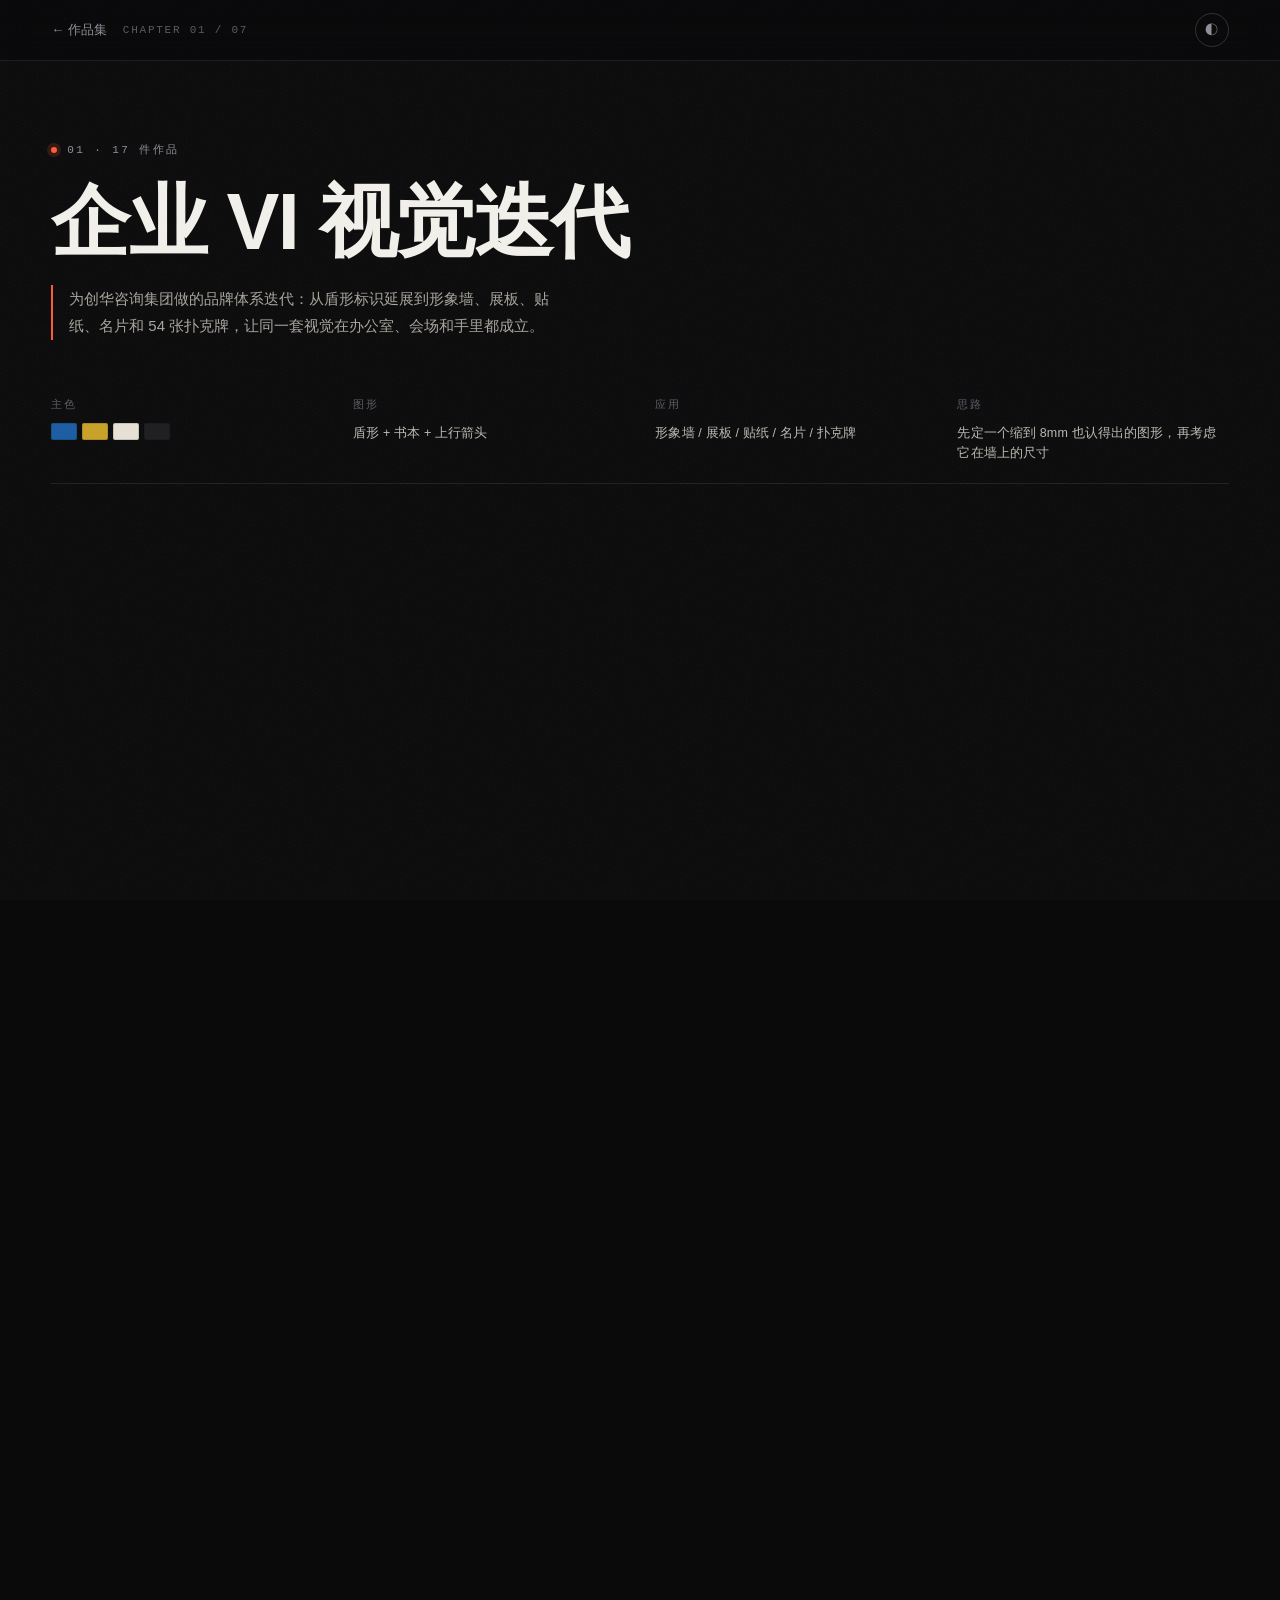
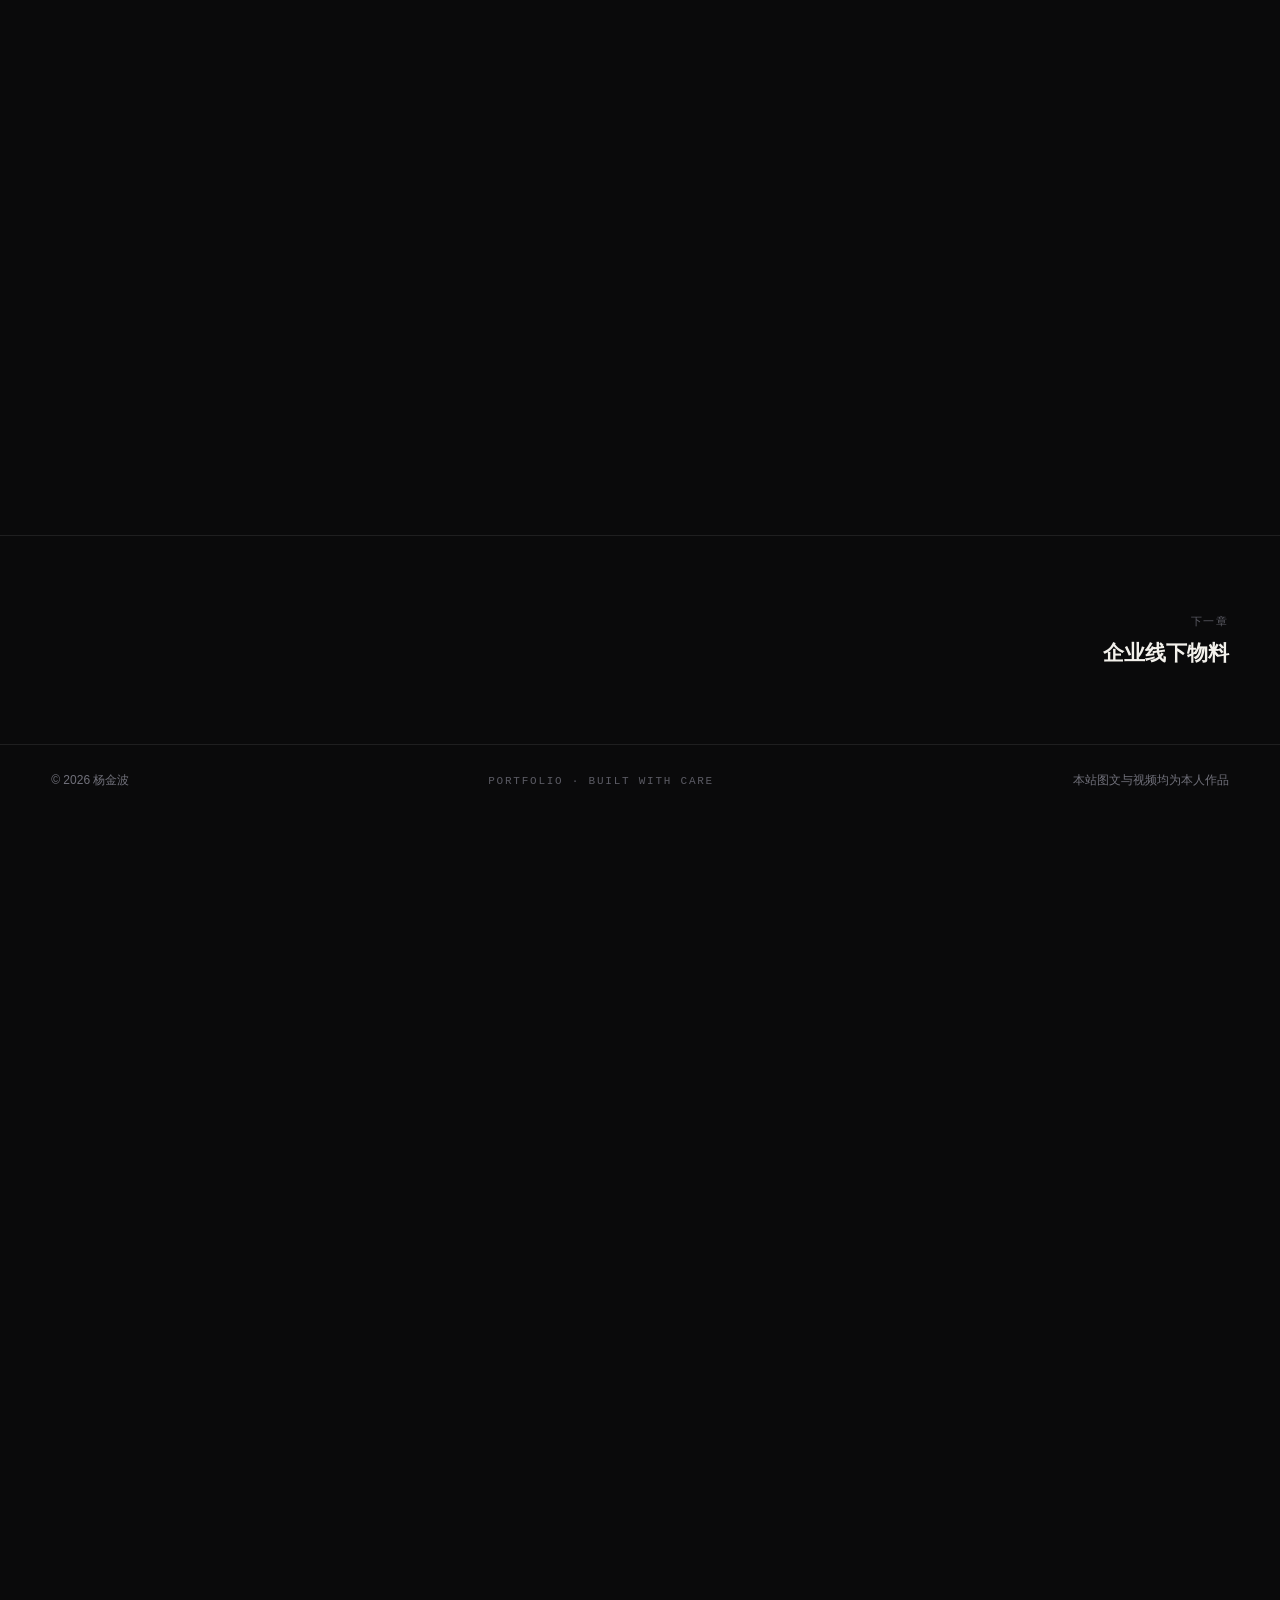
==== chapter-vi.html @ a2f45023 "Add portfolio site" ====
<!doctype html>
<html lang="zh-CN">
<head>
<meta charset="utf-8">
<meta name="viewport" content="width=device-width, initial-scale=1">
<title>企业 VI 视觉迭代 · 杨金波作品集</title>
<meta name="description" content="为创华咨询集团做的品牌体系迭代：从盾形标识延展到形象墙、展板、贴纸、名片和 54 张扑克牌，让同一套视觉在办公室、会场和手里都成立。">
<meta name="theme-color" content="#0a0a0b">
<link rel="stylesheet" href="styles.css?v=9">
</head>
<body>

<div class="grain" aria-hidden="true"></div>

<header class="chbar">
  <a class="chbar-back" href="index.html"><span aria-hidden="true">←</span> 作品集</a>
  <span class="mono chbar-c">Chapter 01 / 07</span>
  <button class="theme-toggle" id="themeToggle" type="button" aria-label="切换深色 / 浅色" aria-pressed="false"><span>◐</span></button>
</header>

<main>
  <section class="chintro" id="ch-vi" data-section="vi">
    <p class="eyebrow"><span class="dot"></span>01 · 17 件作品</p>
    <h1>企业 VI 视觉迭代</h1>
    <p class="chapter-note">为创华咨询集团做的品牌体系迭代：从盾形标识延展到形象墙、展板、贴纸、名片和 54 张扑克牌，让同一套视觉在办公室、会场和手里都成立。</p>

    <div class="spec">
      <div class="spec-cell"><span class="mono">主色</span><span class="swatches"><i style="background:#1A5CA2"></i><i style="background:#C9A227"></i><i style="background:#E8E2D6"></i><i style="background:#1C1C1E"></i></span></div>
      <div class="spec-cell"><span class="mono">图形</span><b>盾形 + 书本 + 上行箭头</b></div>
      <div class="spec-cell"><span class="mono">应用</span><b>形象墙 / 展板 / 贴纸 / 名片 / 扑克牌</b></div>
      <div class="spec-cell"><span class="mono">思路</span><b>先定一个缩到 8mm 也认得出的图形，再考虑它在墙上的尺寸</b></div>
    </div>

    <div class="grid grid--detail" data-grid></div>
  </section>

  <nav class="chnav">
    <span></span>
    <a class="chnav-item next" href="chapter-xl.html"><span class="mono">下一章</span><b>企业线下物料</b></a>
  </nav>
</main>

<footer class="site-foot">
  <span>© 2026 杨金波</span>
  <span class="mono">Portfolio · Built with care</span>
  <span>本站图文与视频均为本人作品</span>
</footer>

<div class="lightbox" id="lightbox" hidden>
  <div class="lb-bar">
    <span class="lb-index mono" id="lbIndex"></span>
    <span class="lb-title" id="lbTitle"></span>
    <button class="lb-close" id="lbClose" aria-label="关闭">✕</button>
  </div>
  <button class="lb-nav prev" id="lbPrev" aria-label="上一张">←</button>
  <button class="lb-nav next" id="lbNext" aria-label="下一张">→</button>
  <div class="lb-stage" id="lbStage"></div>
  <p class="lb-desc" id="lbDesc"></p>
</div>

<script src="data.js"></script>
<script src="app.js"></script>
</body>
</html>
---- styles.css ----
/* ============================================================
   Yang Jinbo — Portfolio 2026
   dark gallery / editorial
   ============================================================ */

:root{
  --bg:#0a0a0b;
  --bg-2:#0f0f11;
  --card:#141417;
  --line:rgba(255,255,255,.085);
  --line-2:rgba(255,255,255,.16);
  --fg:#f3f1ec;
  --muted:#8f8f98;
  --dim:#5b5b64;
  --accent:#ff5a36;
  --bar-bg:rgba(10,10,11,.78);
  --glow:rgba(255,90,54,.10);
  --btn-bg:#f3f1ec;
  --btn-fg:#0a0a0b;
  --btn-hover:#ffffff;
  --lb-bg:rgba(6,6,7,.97);
  --tag-bg:rgba(10,10,11,.72);
  --shade:rgba(0,0,0,.45);
  --maxw:1360px;
  --pad:clamp(20px,4vw,56px);
  --sans:"Helvetica Neue",Inter,-apple-system,BlinkMacSystemFont,"PingFang SC","Hiragino Sans GB","Microsoft YaHei",sans-serif;
  --mono:ui-monospace,"SF Mono",SFMono-Regular,Menlo,Consolas,"Liberation Mono",monospace;
}

/* light paper theme */
body.light{
  --bg:#f2efe9;
  --bg-2:#e9e5dd;
  --card:#e8e3da;
  --fg:#141312;
  --muted:#5f5c56;
  --dim:#8a867e;
  --line:rgba(0,0,0,.10);
  --line-2:rgba(0,0,0,.22);
  --accent:#c8391f;
  --bar-bg:rgba(242,239,233,.86);
  --glow:rgba(200,57,31,.08);
  --btn-bg:#141312;
  --btn-fg:#f2efe9;
  --btn-hover:#2b2723;
  --lb-bg:rgba(248,246,242,.97);
  --tag-bg:rgba(255,255,255,.85);
  --shade:rgba(0,0,0,.18);
}

*,*::before,*::after{box-sizing:border-box}
html{scroll-behavior:smooth;scroll-padding-top:76px;-webkit-text-size-adjust:100%}
@media (prefers-reduced-motion:reduce){
  html{scroll-behavior:auto}
  *{animation:none!important;transition:none!important}
}

body{
  margin:0;
  background:var(--bg);
  color:var(--fg);
  font-family:var(--sans);
  font-size:16px;
  line-height:1.65;
  -webkit-font-smoothing:antialiased;
  text-rendering:optimizeLegibility;
  overflow-x:clip;
}

img{display:block;max-width:100%}
a{color:inherit;text-decoration:none}
button{font:inherit;color:inherit;background:none;border:0;cursor:pointer}
.mono{font-family:var(--mono);font-size:11px;letter-spacing:.16em;text-transform:uppercase;color:var(--dim)}

/* film grain */
.grain{
  position:fixed;inset:0;z-index:5;pointer-events:none;opacity:.05;
  background-image:url("data:image/svg+xml,%3Csvg xmlns='http://www.w3.org/2000/svg' width='140' height='140'%3E%3Cfilter id='n'%3E%3CfeTurbulence type='fractalNoise' baseFrequency='.9' numOctaves='2' stitchTiles='stitch'/%3E%3C/filter%3E%3Crect width='100%25' height='100%25' filter='url(%23n)'/%3E%3C/svg%3E");
}

/* scroll progress */
.progress{position:fixed;top:0;left:0;right:0;height:2px;z-index:70;background:transparent}
.progress i{display:block;height:100%;width:0;background:var(--accent);transform-origin:0 50%}

/* ---------------- top bar ---------------- */
.topbar{
  position:fixed;top:0;left:0;right:0;z-index:60;
  display:flex;align-items:center;justify-content:space-between;gap:24px;
  padding:16px var(--pad);
  border-bottom:1px solid transparent;
  transition:background .35s ease,border-color .35s ease,backdrop-filter .35s ease;
}
.topbar.solid{
  background:var(--bar-bg);
  backdrop-filter:saturate(140%) blur(14px);
  -webkit-backdrop-filter:saturate(140%) blur(14px);
  border-bottom-color:var(--line);
}
.brand{display:flex;align-items:baseline;gap:10px;flex:none}
.brand-cn{font-weight:700;font-size:15px;letter-spacing:.02em}
.brand-en{font-family:var(--mono);font-size:10px;letter-spacing:.14em;text-transform:uppercase;color:var(--dim)}

.chapters{display:flex;align-items:center;gap:26px;overflow-x:auto;scrollbar-width:none}
.chapters::-webkit-scrollbar{display:none}
.chapters a{
  display:flex;align-items:center;gap:7px;white-space:nowrap;
  font-size:13px;color:var(--muted);padding:4px 0;
  border-bottom:1px solid transparent;transition:color .25s,border-color .25s;
}
.chapters a i{font-family:var(--mono);font-size:10px;font-style:normal;color:var(--dim);letter-spacing:.1em}
.chapters a:hover{color:var(--fg)}
.chapters a.active{color:var(--fg);border-bottom-color:var(--accent)}
.chapters a.active i{color:var(--accent)}
.topbar-cta{
  flex:none;font-size:12px;letter-spacing:.04em;
  padding:8px 16px;border:1px solid var(--line-2);border-radius:100px;
  transition:background .25s,color .25s,border-color .25s;
}
.topbar-cta:hover{background:var(--fg);color:var(--bg);border-color:var(--fg)}

/* ---------------- hero ---------------- */
.hero{
  position:relative;min-height:100svh;
  display:flex;flex-direction:column;justify-content:flex-end;
  padding:0 var(--pad) 36px;overflow:hidden;
}
.hero-glow{
  position:absolute;inset:0;pointer-events:none;
  background:
    radial-gradient(52% 46% at 74% 46%,rgba(255,90,54,.10) 0%,rgba(255,90,54,0) 62%),
    radial-gradient(70% 60% at 8% 96%,rgba(50,70,140,.13) 0%,rgba(0,0,0,0) 64%);
}
.hero-visual{
  position:absolute;right:calc(var(--pad) + 1.5vw);bottom:17vh;z-index:1;
  display:flex;align-items:flex-end;gap:clamp(8px,1.2vw,18px);
  opacity:0;animation:heroIn 1.4s cubic-bezier(.22,1,.36,1) .15s forwards;
}
.hero-visual figure{margin:0;position:relative;transition:transform .7s cubic-bezier(.22,1,.36,1)}
.hero-visual img{
  display:block;height:auto;border:1px solid var(--line-2);
  box-shadow:0 36px 80px rgba(0,0,0,.62),0 4px 16px rgba(0,0,0,.5);
  filter:saturate(.92) brightness(.92);
}
.hero-visual figure:nth-child(1) img{width:clamp(96px,10vw,164px)}
.hero-visual figure:nth-child(2) img{width:clamp(132px,13.4vw,224px)}
.hero-visual figure:nth-child(3) img{width:clamp(104px,10.6vw,176px)}
.hero-visual figure:nth-child(1){transform:rotate(-4.5deg) translateY(-14px)}
.hero-visual figure:nth-child(2){z-index:2}
.hero-visual figure:nth-child(3){transform:rotate(3.5deg) translateY(-8px)}
.hero-visual figure:nth-child(1):hover{transform:rotate(-4.5deg) translateY(-22px)}
.hero-visual figure:nth-child(2):hover{transform:translateY(-8px)}
.hero-visual figure:nth-child(3):hover{transform:rotate(3.5deg) translateY(-16px)}
@keyframes heroIn{from{opacity:0;transform:translateY(30px)}to{opacity:1;transform:none}}
.hero-inner{position:relative;z-index:2;max-width:var(--maxw);width:100%;margin:0 auto;padding-bottom:4vh}
.eyebrow{
  display:flex;align-items:center;gap:10px;margin:0 0 22px;
  font-family:var(--mono);font-size:11px;letter-spacing:.22em;text-transform:uppercase;color:var(--muted);
}
.eyebrow .dot{width:6px;height:6px;border-radius:50%;background:var(--accent);box-shadow:0 0 0 4px rgba(255,90,54,.16)}

.hero h1{
  margin:0 0 26px;
  font-size:clamp(72px,15.5vw,220px);
  line-height:.86;font-weight:800;letter-spacing:.01em;
  text-shadow:0 20px 80px rgba(0,0,0,.6);
}
.lede{
  margin:0 0 34px;max-width:34ch;
  font-size:clamp(15px,1.5vw,19px);line-height:1.75;color:#d7d4cd;
}
.hero-actions{display:flex;gap:12px;flex-wrap:wrap}
.btn{
  display:inline-flex;align-items:center;gap:10px;
  padding:13px 26px;border-radius:100px;
  background:var(--btn-bg);color:var(--btn-fg);font-size:14px;font-weight:600;letter-spacing:.02em;
  transition:transform .25s ease,background .25s ease,color .25s ease;
}
.btn:hover{transform:translateY(-2px);background:var(--btn-hover)}
.btn.ghost{background:transparent;color:var(--fg);border:1px solid var(--line-2)}
.btn.ghost:hover{background:rgba(255,255,255,.06);transform:translateY(-2px)}

.hero-foot{
  position:relative;z-index:2;max-width:var(--maxw);width:100%;margin:0 auto;
  display:flex;align-items:center;justify-content:space-between;
  padding-top:22px;border-top:1px solid var(--line);
}
.scroll-hint{position:relative;padding-left:18px}
.scroll-hint::before{
  content:"";position:absolute;left:0;top:50%;width:10px;height:1px;background:var(--accent);
  animation:pulse 2.4s ease-in-out infinite;
}
@keyframes pulse{0%,100%{opacity:.25;transform:scaleX(.4)}50%{opacity:1;transform:scaleX(1)}}

/* ---------------- stats ---------------- */
.stats{
  max-width:var(--maxw);margin:0 auto;padding:clamp(40px,6vw,76px) var(--pad);
  display:grid;grid-template-columns:repeat(2,minmax(0,300px));
  gap:clamp(16px,3vw,40px);
  border-bottom:1px solid var(--line);
}
.stat{display:flex;flex-direction:column;gap:6px;padding-left:18px;border-left:1px solid var(--line)}
.stat b{font-size:clamp(34px,4.4vw,56px);font-weight:700;line-height:1;letter-spacing:-.02em}
.stat b span{color:var(--accent);font-size:.55em;vertical-align:super;margin-left:2px}
.stat em{font-style:normal;font-family:var(--mono);font-size:11px;letter-spacing:.16em;color:var(--muted);text-transform:uppercase}

/* ---------------- chapters ---------------- */
.chapter{max-width:var(--maxw);margin:0 auto;padding:clamp(64px,9vw,130px) var(--pad) 0}
.chapter-head{
  display:grid;grid-template-columns:auto 1fr auto;gap:clamp(16px,3vw,44px);
  align-items:start;padding-bottom:clamp(20px,2.6vw,32px);border-bottom:1px solid var(--line);
  margin-bottom:clamp(24px,3.2vw,38px);
}
.num{
  font-family:var(--mono);font-size:12px;letter-spacing:.1em;color:var(--accent);
  padding-top:.9em;
}
.chapter-title h2{
  margin:0 0 12px;font-size:clamp(30px,4.6vw,60px);line-height:1;font-weight:700;letter-spacing:-.01em;
}
.chapter-title p{margin:0;max-width:56ch;color:var(--muted);font-size:15px;line-height:1.75}
.count{font-family:var(--mono);font-size:11px;letter-spacing:.14em;color:var(--dim);padding-top:1.1em;white-space:nowrap}
.chapter-meta{display:flex;flex-direction:column;align-items:flex-end;gap:8px;padding-top:1.05em}
.chapter-meta .count{padding-top:0}
.ch-more{font-size:12px;color:var(--muted);white-space:nowrap;transition:color .25s}
.ch-more:hover{color:var(--accent)}
.chapter-title h2 a{transition:color .25s}
.chapter-title h2 a:hover{color:var(--accent)}

.grid{
  columns:4;
  column-gap:clamp(12px,1.5vw,20px);
}
.card{break-inside:avoid;margin:0 0 clamp(14px,1.7vw,22px)}
#ct .grid{columns:3}
#vi .grid{columns:4}


/* ---------------- atlas (system map) ---------------- */
.atlas{max-width:var(--maxw);margin:0 auto;padding:clamp(56px,8vw,110px) var(--pad) 0}
.atlas-head{max-width:860px}
.atlas-head h2{
  margin:0 0 20px;font-size:clamp(34px,5.2vw,70px);line-height:1.04;
  font-weight:700;letter-spacing:-.02em;
}
.atlas-sub{margin:0 0 clamp(30px,4.6vw,52px);max-width:52ch;color:var(--muted);font-size:15px;line-height:1.85}
.atlas-grid{
  list-style:none;margin:0;padding:0;
  display:grid;grid-template-columns:repeat(7,1fr);
  border-top:1px solid var(--line);border-left:1px solid var(--line);
}
.atlas-grid li{border-right:1px solid var(--line);border-bottom:1px solid var(--line)}
.atlas-grid a{
  display:flex;flex-direction:column;gap:9px;height:100%;
  padding:20px clamp(12px,1.4vw,18px);
  transition:background .3s ease;
}
.atlas-grid a:hover{background:var(--card)}
.atlas-n{font-family:var(--mono);font-size:10px;letter-spacing:.14em;color:var(--accent)}
.atlas-grid b{font-size:14px;font-weight:600;line-height:1.45}
.atlas-grid em{font-style:normal;font-size:11.5px;line-height:1.6;color:var(--dim)}
.atlas-foot{
  display:flex;flex-wrap:wrap;gap:clamp(24px,5vw,80px);
  padding:clamp(22px,3vw,34px) 0;border-bottom:1px solid var(--line);
}

/* ---------------- chapter detail pages ---------------- */
.chbar{
  position:fixed;top:0;left:0;right:0;z-index:60;
  display:flex;align-items:center;gap:16px;
  padding:13px var(--pad);
  background:var(--bar-bg);border-bottom:1px solid var(--line);
  backdrop-filter:saturate(140%) blur(14px);-webkit-backdrop-filter:saturate(140%) blur(14px);
}
.chbar-back{font-size:13px;color:var(--muted);transition:color .25s}
.chbar-back:hover{color:var(--fg)}
.chbar-c{flex:1;color:var(--dim)!important}

.chintro{max-width:var(--maxw);margin:0 auto;padding:clamp(84px,11vw,150px) var(--pad) 0}
.chintro h1{
  margin:0 0 22px;font-size:clamp(34px,6.2vw,84px);line-height:1.03;
  font-weight:700;letter-spacing:-.02em;
}
.chintro .chapter-note{max-width:62ch;font-size:15px;margin:0 0 clamp(26px,3.4vw,40px)}
.chintro .spec{grid-template-columns:repeat(auto-fit,minmax(180px,1fr));gap:clamp(14px,2.4vw,34px)}

.grid.grid--detail{columns:2;column-gap:clamp(16px,2.4vw,32px)}
.grid--detail .card-media{max-height:none}

.chnav{
  max-width:var(--maxw);margin:0 auto;padding:clamp(44px,6vw,84px) var(--pad);
  display:flex;justify-content:space-between;align-items:flex-start;gap:20px;
  border-top:1px solid var(--line);margin-top:clamp(48px,7vw,96px);
}
.chnav-item{display:flex;flex-direction:column;gap:7px;max-width:46%}
.chnav-item.next{text-align:right;margin-left:auto}
.chnav-item b{font-size:clamp(15px,1.9vw,21px);font-weight:600;line-height:1.4;transition:color .25s}
.chnav-item:hover b{color:var(--accent)}

/* ---------------- spec strip (per chapter) ---------------- */
.spec{
  display:grid;grid-template-columns:1.05fr .9fr 1.25fr;
  gap:clamp(16px,3vw,46px);
  padding:16px 0 20px;border-bottom:1px solid var(--line);
  margin-bottom:clamp(24px,3.4vw,40px);
}
.chapter-note{
  margin:0 0 18px;max-width:64ch;
  padding-left:16px;border-left:2px solid var(--accent);
  font-size:14.5px;line-height:1.85;color:#a9a59d;
}
.spec-cell{display:flex;flex-direction:column;gap:9px;min-width:0}
.spec-cell b{font-size:12.5px;font-weight:500;color:#bdb9b1;letter-spacing:.01em;line-height:1.6}
.swatches{display:flex;gap:5px;align-items:center}
.swatches i{width:26px;height:17px;border-radius:2px;display:block;border:1px solid rgba(0,0,0,.14)}
.swatches--text{gap:12px;flex-wrap:wrap}
.swatches--text b{font-size:12.5px;color:#bdb9b1;font-weight:500}

/* ---------------- feature (chapter lead image) ---------------- */
.feature{margin:0 0 clamp(26px,3.6vw,44px)}
.feature-media{
  position:relative;overflow:hidden;background:var(--card);
  border:1px solid var(--line);cursor:zoom-in;
  display:flex;align-items:center;justify-content:center;
}
.feature-media img{
  width:100%;height:auto;max-height:min(70vh,680px);object-fit:contain;display:block;
  transition:transform .9s cubic-bezier(.22,1,.36,1);
}
.feature-media:hover img{transform:scale(1.012)}
.feature-caption{
  display:flex;align-items:baseline;flex-wrap:wrap;gap:6px 16px;
  padding-top:15px;
}
.feature-caption .mono{color:var(--accent)!important;flex:none}
.feature-caption h3{margin:0;font-size:16px;font-weight:600;letter-spacing:.01em}
.feature-caption p{margin:0;font-size:13px;color:var(--dim);line-height:1.6}

/* card */
.card{position:relative;cursor:zoom-in;opacity:0;transition:opacity .65s ease;content-visibility:auto;contain-intrinsic-size:auto 420px}
.card.in{opacity:1}
.card-media{
  position:relative;overflow:hidden;background:var(--card);
  border:1px solid var(--line);
  max-height:520px;
}
.card-media img{
  width:100%;height:auto;display:block;
  transition:transform .8s cubic-bezier(.22,1,.36,1),filter .5s ease;
  filter:saturate(.97);
}
.card:hover .card-media img{transform:scale(1.045);filter:saturate(1.05)}
.card-media::after{
  content:"";position:absolute;inset:0;
  background:linear-gradient(180deg,transparent 55%,var(--shade) 100%);
  opacity:0;transition:opacity .4s ease;
}
.card:hover .card-media::after{opacity:1}
.card-tag{
  position:absolute;left:10px;bottom:10px;z-index:2;
  font-family:var(--mono);font-size:10px;letter-spacing:.12em;text-transform:uppercase;
  padding:4px 8px;border-radius:2px;
  background:var(--tag-bg);border:1px solid var(--line-2);color:var(--fg);
  opacity:0;transform:translateY(6px);transition:opacity .35s,transform .35s;
  backdrop-filter:blur(6px);
}
.card:hover .card-tag{opacity:1;transform:none}
@media (hover:none){.card-tag{opacity:1;transform:none}}

.card-info{padding:12px 2px 0}
.card-info h3{margin:0 0 4px;font-size:14px;font-weight:600;letter-spacing:.01em;line-height:1.45;overflow:hidden;text-overflow:ellipsis;white-space:nowrap}
.card-info p{margin:0;font-size:12.5px;line-height:1.6;color:#7c7c86;display:-webkit-box;-webkit-line-clamp:2;-webkit-box-orient:vertical;overflow:hidden;min-height:2.9em}

/* video cards */
.video-grid{display:grid;grid-template-columns:1.35fr 1fr;gap:clamp(16px,2.4vw,30px);align-items:start;max-width:1100px}
.video-grid:has(.vcard:only-child){grid-template-columns:1fr;max-width:940px}
.vcard{opacity:0;transition:opacity .65s ease}
.vcard.in{opacity:1}
.vcard-media{
  position:relative;overflow:hidden;background:#000;border:1px solid var(--line);
  aspect-ratio:16/9;cursor:pointer;
}
.vcard.vertical .vcard-media{aspect-ratio:9/16;max-height:min(80vh,760px)}
.vcard-media img{width:100%;height:100%;object-fit:cover;transition:transform .8s cubic-bezier(.22,1,.36,1),filter .4s}
.vcard-media:hover img{transform:scale(1.03)}
.vcard-play{
  position:absolute;inset:0;display:grid;place-items:center;
  background:rgba(0,0,0,.28);transition:background .3s;
}
.vcard-media:hover .vcard-play{background:rgba(0,0,0,.14)}
.vcard-play span{
  width:74px;height:74px;border-radius:50%;border:1px solid rgba(255,255,255,.7);
  display:grid;place-items:center;color:#fff;font-size:17px;padding-left:5px;
  background:rgba(0,0,0,.25);backdrop-filter:blur(4px);
  transition:transform .35s ease,background .35s;
}
.vcard-media:hover .vcard-play span{transform:scale(1.08);background:var(--accent);border-color:var(--accent)}
.vcard-meta{display:flex;align-items:center;gap:10px;margin-top:12px}
.vcard-info{padding:6px 2px 0}
.vcard-info h3{margin:0 0 4px;font-size:16px;font-weight:600}
.vcard-info p{margin:0;font-size:13px;color:var(--dim)}
.vcard .mono{padding-top:12px;display:block}

/* ---------------- about ---------------- */
.about{max-width:var(--maxw);margin:0 auto;padding:clamp(70px,10vw,140px) var(--pad) 0}
.section-head{display:flex;align-items:baseline;gap:18px;padding-bottom:clamp(28px,4vw,44px);border-bottom:1px solid var(--line);margin-bottom:clamp(30px,4vw,50px)}
.section-head h2{margin:0;font-size:clamp(30px,4.6vw,60px);line-height:1;font-weight:700;letter-spacing:-.01em}
.about-grid{display:grid;grid-template-columns:1.05fr 1fr;gap:clamp(30px,6vw,90px);align-items:start}
.about-intro p{margin:0 0 18px;color:#c9c6bf;font-size:15px;line-height:1.85}

.abilities{list-style:none;margin:0 0 8px;padding:0}
.abilities li{padding:0 0 20px;margin-bottom:20px;border-bottom:1px solid var(--line)}
.abilities li:first-child{padding-top:0}
.abilities h3{
  margin:0 0 8px;font-size:15px;font-weight:600;color:var(--fg);
  display:flex;align-items:center;gap:9px;letter-spacing:.01em;
}
.abilities h3::before{content:"";width:5px;height:5px;border-radius:50%;background:var(--accent);flex:none}
.abilities p{margin:0;font-size:14.5px;line-height:1.9;color:#c9c6bf}
.about-lead{font-size:clamp(16px,1.6vw,19px)!important;color:var(--fg)!important;line-height:1.75!important}
.tags{list-style:none;display:flex;flex-wrap:wrap;gap:8px;margin:30px 0 0;padding:0}
.tags li{font-size:12px;letter-spacing:.02em;color:var(--muted);padding:6px 12px;border:1px solid var(--line);border-radius:100px}
.tags li:hover{color:var(--fg);border-color:var(--line-2)}

.about-timeline{border-top:1px solid var(--line)}
.tl-item{padding:22px 0;border-bottom:1px solid var(--line)}
.tl-date{display:block;margin-bottom:8px;color:var(--dim)!important}
.tl-item h3{margin:0 0 8px;font-size:15.5px;font-weight:600;line-height:1.5}
.tl-item h3 em{font-style:normal;color:var(--muted);font-weight:400;font-size:13px;margin-left:6px}
.tl-item p{margin:0;font-size:13.5px;line-height:1.7;color:var(--dim)}

/* ---------------- contact ---------------- */
.contact{
  max-width:var(--maxw);margin:0 auto;padding:clamp(90px,13vw,180px) var(--pad);
  text-align:left;
}
.contact h2{
  margin:0 0 clamp(36px,5vw,60px);
  font-size:clamp(34px,6vw,86px);line-height:1.06;font-weight:700;letter-spacing:-.02em;
}
.contact-links{display:grid;grid-template-columns:repeat(2,minmax(0,1fr));gap:clamp(18px,3vw,40px);max-width:900px}
.big-link{
  display:flex;flex-direction:column;gap:10px;padding:26px 0;
  border-top:1px solid var(--line-2);transition:border-color .3s;
}
.big-link:hover{border-top-color:var(--accent)}
.big-text{font-size:clamp(17px,2.2vw,26px);font-weight:500;letter-spacing:.01em;display:flex;align-items:center;justify-content:space-between;gap:12px}
.big-text::after{content:"↗";font-size:.8em;color:var(--dim);transition:transform .3s,color .3s}
.big-link:hover .big-text::after{transform:translate(3px,-3px);color:var(--accent)}

/* ---------------- footer ---------------- */
.site-foot{
  max-width:var(--maxw);margin:0 auto;padding:26px var(--pad) 40px;
  display:flex;align-items:center;justify-content:space-between;gap:16px;flex-wrap:wrap;
  border-top:1px solid var(--line);
  font-size:12px;color:#71717b;
}

/* ---------------- lightbox ---------------- */
.lightbox{
  position:fixed;inset:0;z-index:100;background:var(--lb-bg);
  display:flex;flex-direction:column;
  opacity:0;transition:opacity .3s ease;
  backdrop-filter:blur(8px);
}
.lightbox[hidden]{display:none}
.lightbox.open{opacity:1}
.lb-bar{
  display:flex;align-items:center;gap:16px;padding:16px clamp(16px,3vw,34px);
  border-bottom:1px solid var(--line);flex:none;
}
.lb-index{color:var(--accent)!important;flex:none}
.lb-title{font-size:14px;color:var(--fg);flex:1;min-width:0;overflow:hidden;text-overflow:ellipsis;white-space:nowrap}
.lb-close{
  width:38px;height:38px;border-radius:50%;border:1px solid var(--line-2);
  display:grid;place-items:center;flex:none;transition:background .25s,transform .25s;
}
.lb-close:hover{background:rgba(255,255,255,.1);transform:rotate(90deg)}
.lb-stage{
  flex:1;overflow:auto;display:flex;align-items:flex-start;justify-content:center;
  padding:clamp(14px,3vw,40px);-webkit-overflow-scrolling:touch;
}
.lb-stage img{max-width:min(100%,1200px);height:auto;margin:0 auto;box-shadow:0 30px 80px rgba(0,0,0,.6)}
.lb-stage video{max-width:min(100%,1100px);max-height:calc(100svh - 200px);height:auto;background:#000}
.lb-desc{margin:0;padding:0 clamp(16px,3vw,34px) 20px;font-size:12.5px;color:var(--dim);text-align:center;flex:none}
.lb-nav{
  position:absolute;top:50%;transform:translateY(-50%);z-index:3;
  width:52px;height:52px;border-radius:50%;
  border:1px solid var(--line-2);background:var(--tag-bg);
  display:grid;place-items:center;font-size:18px;
  transition:background .25s,border-color .25s,opacity .25s;
}
.lb-nav:hover{background:var(--fg);color:var(--bg);border-color:var(--fg)}
.lb-nav.prev{left:clamp(8px,2vw,26px)}
.lb-nav.next{right:clamp(8px,2vw,26px)}
.lb-nav[disabled]{opacity:.2;pointer-events:none}

/* toast */
.toast{
  position:fixed;left:50%;bottom:34px;transform:translate(-50%,20px);z-index:120;
  background:var(--fg);color:var(--bg);font-size:13px;font-weight:600;
  padding:11px 20px;border-radius:100px;opacity:0;transition:all .3s ease;pointer-events:none;
}
.toast.show{opacity:1;transform:translate(-50%,0)}

.topbar-actions{display:flex;align-items:center;gap:9px;flex:none}
.theme-toggle{
  width:34px;height:34px;border-radius:50%;border:1px solid var(--line-2);
  display:grid;place-items:center;color:var(--muted);flex:none;
  transition:color .25s,border-color .25s,transform .35s ease,background .25s;
}
.theme-toggle span{font-size:13px;line-height:1;transform:translateY(-1px)}
.theme-toggle:hover{color:var(--fg);border-color:var(--fg);transform:rotate(24deg)}
.theme-toggle[aria-pressed="true"]{color:var(--fg);border-color:var(--fg)}

body.light .hero-glow{background:radial-gradient(52% 46% at 74% 46%,rgba(200,57,31,.07) 0%,rgba(0,0,0,0) 62%)}
body.light .grain{opacity:.035}
body.light .lb-stage img{box-shadow:0 20px 60px rgba(0,0,0,.18)}
body.light .hero-visual img{box-shadow:0 26px 60px rgba(0,0,0,.22),0 3px 10px rgba(0,0,0,.12)}
body.light .vcard-media{border-color:rgba(0,0,0,.12)}
body.light .card-media{background:#f7f4ee}
body.light .hero h1{text-shadow:none}
body.light .lede{color:#3b3732}
body.light .about-intro p{color:#3a3733}
body.light .card-info p{color:#6d6861}
body.light .chapter-note{color:#5f5b54}
body.light .spec-cell b{color:#4a463f}
body.light .site-foot{color:#6f6b64}
body.light .stat b span{color:var(--accent)}

/* ---------------- responsive ---------------- */
@media (max-width:1100px){
  .grid{columns:3}
  .atlas-grid{grid-template-columns:repeat(4,1fr)}
  .spec{grid-template-columns:1fr 1fr;gap:14px 24px}
  .spec-cell:last-child{grid-column:1 / -1}
  .chapters{gap:16px}
  .chapters a{font-size:12px}
  .chapters a i{font-size:9px}
  .hero-visual{bottom:20vh;gap:8px}
  .hero-visual figure:nth-child(1){display:none}
  .about-grid{grid-template-columns:1fr}
  .video-grid{grid-template-columns:1fr}
  .vcard.vertical .vcard-media{max-height:none}
}
@media (max-width:860px){
  .hero-visual{display:none}
}
@media (max-width:760px){
  html{scroll-padding-top:64px}
  .atlas-grid{grid-template-columns:repeat(2,1fr)}
  .spec{grid-template-columns:1fr}
  .spec-cell:last-child{grid-column:auto}
  .feature-caption{padding-top:12px}
  .feature-caption p{display:none}
  .topbar{padding:12px 20px;gap:14px}
  .brand-en{display:none}
  .chapters{display:none}
  .topbar-cta{padding:7px 13px;font-size:11px}
  .hero{min-height:92svh;padding-bottom:26px;justify-content:center}
  .hero-inner{padding-bottom:0}
  .lede{max-width:none}
  .stats{grid-template-columns:repeat(2,1fr);gap:26px 16px}
  .chapter-head{grid-template-columns:auto 1fr;gap:12px 16px}
  .count{grid-column:2;padding-top:0}
  .grid,#ct .grid,#vi .grid{columns:2;column-gap:12px}
  .card-info h3{font-size:13px}
  .card-info p{display:none}
  .contact-links{grid-template-columns:1fr}
  .site-foot{flex-direction:column;align-items:flex-start;gap:6px}
  .lb-nav{display:none}
  .lb-stage{align-items:flex-start;padding:10px}
}
@media (max-width:420px){
  .grid,#ct .grid,#vi .grid{columns:1}
}
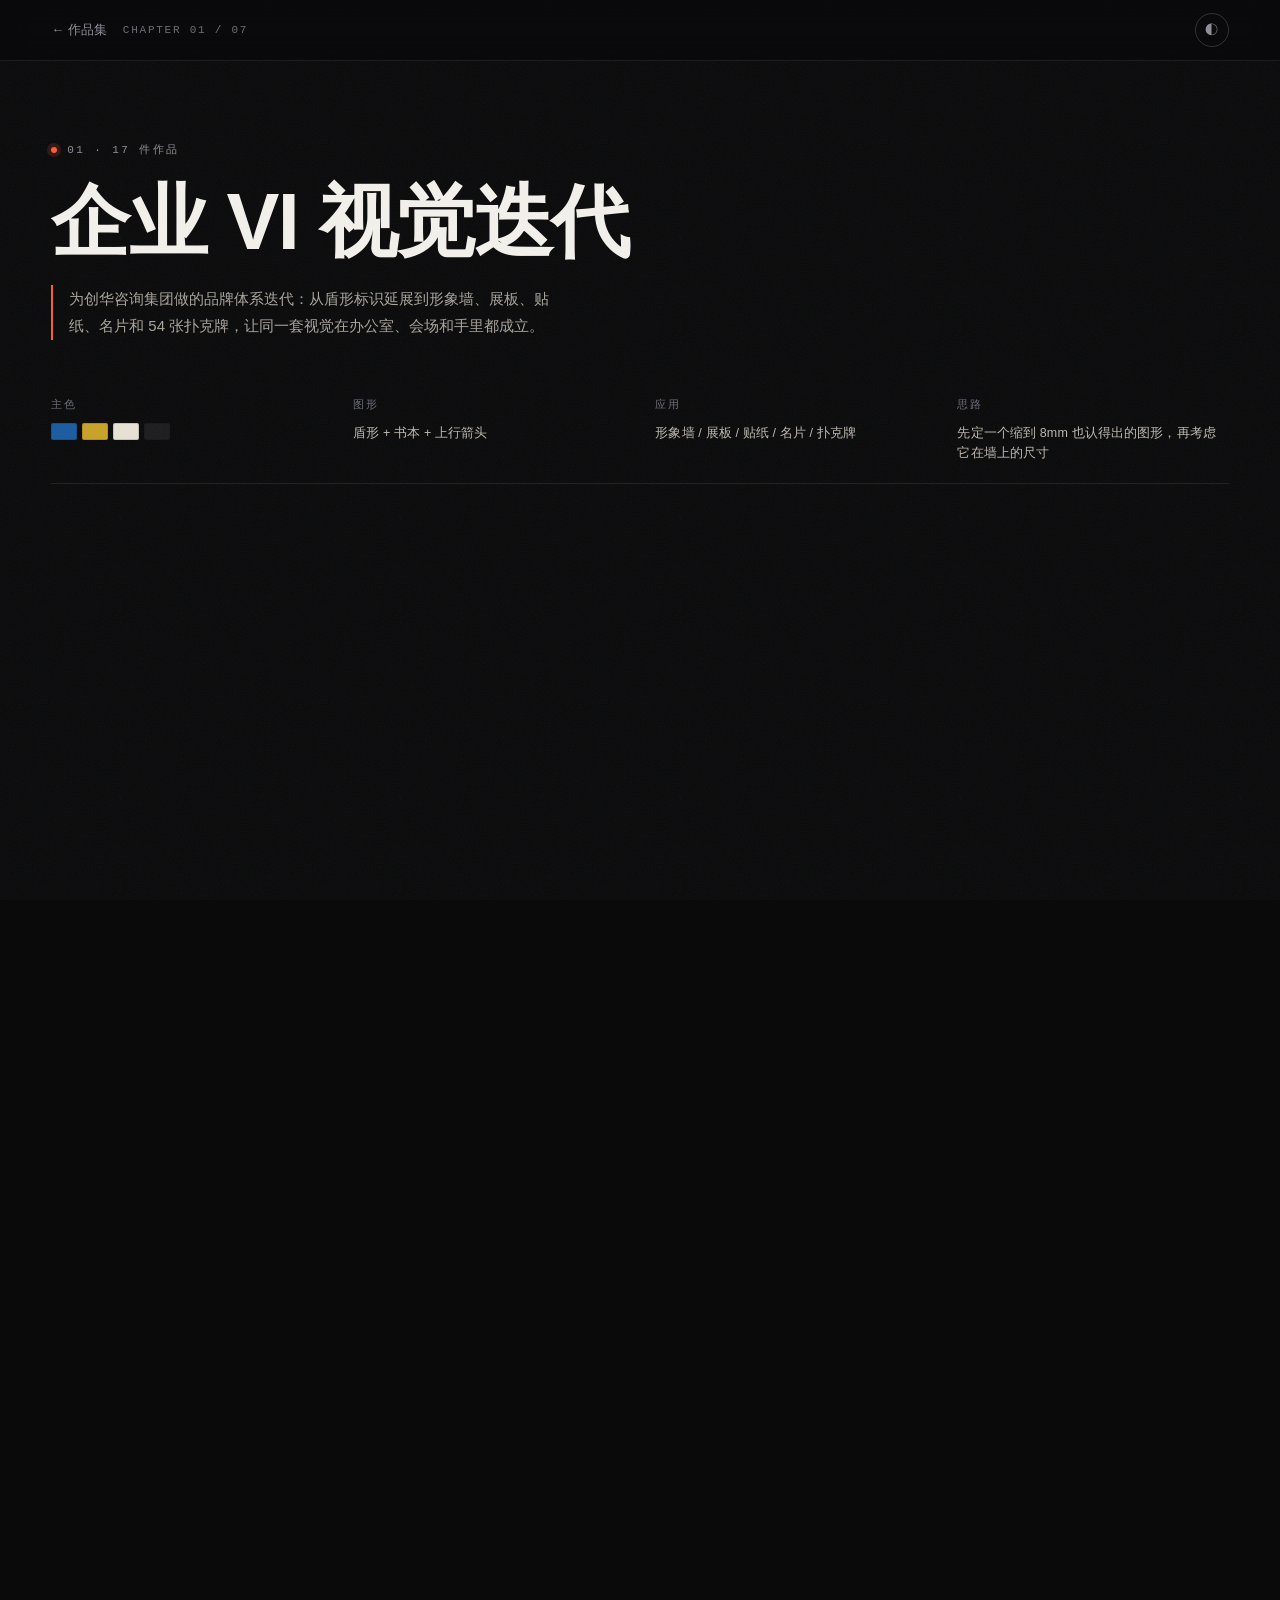
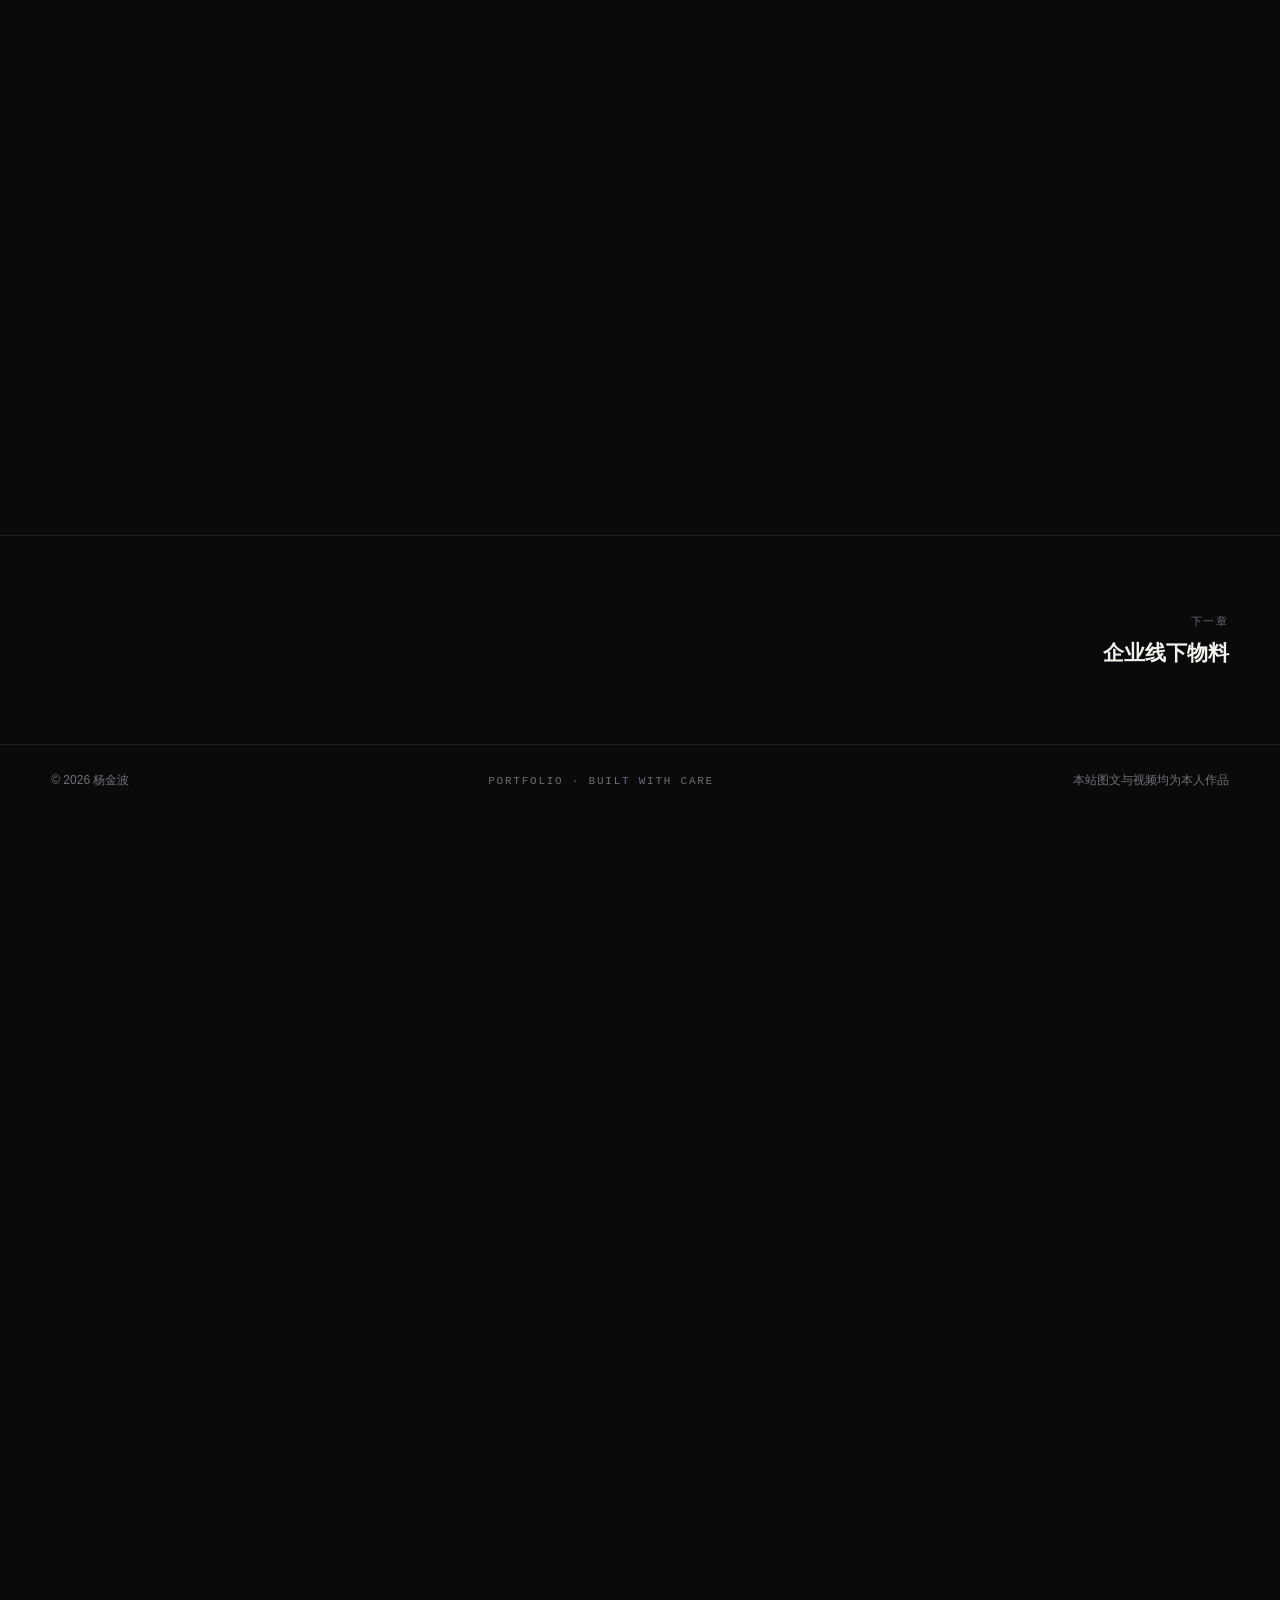
==== commit 1ffe2077: "Add portfolio site" ====
--- a/chapter-vi.html
+++ b/chapter-vi.html
@@ -6,7 +6,7 @@
 <title>企业 VI 视觉迭代 · 杨金波作品集</title>
 <meta name="description" content="为创华咨询集团做的品牌体系迭代：从盾形标识延展到形象墙、展板、贴纸、名片和 54 张扑克牌，让同一套视觉在办公室、会场和手里都成立。">
 <meta name="theme-color" content="#0a0a0b">
-<link rel="stylesheet" href="styles.css?v=9">
+<link rel="stylesheet" href="styles.css?v=12">
 </head>
 <body>
 
@@ -58,7 +58,7 @@
   <p class="lb-desc" id="lbDesc"></p>
 </div>
 
-<script src="data.js"></script>
-<script src="app.js"></script>
+<script src="data.js?v=12"></script>
+<script src="app.js?v=12"></script>
 </body>
 </html>
--- a/styles.css
+++ b/styles.css
@@ -11,7 +11,7 @@
   --line-2:rgba(255,255,255,.16);
   --fg:#f3f1ec;
   --muted:#8f8f98;
-  --dim:#5b5b64;
+  --dim:#6d6d77;
   --accent:#ff5a36;
   --bar-bg:rgba(10,10,11,.78);
   --glow:rgba(255,90,54,.10);
@@ -476,8 +476,11 @@
 }
 .lb-close:hover{background:rgba(255,255,255,.1);transform:rotate(90deg)}
 .lb-stage{
-  flex:1;overflow:auto;display:flex;align-items:flex-start;justify-content:center;
-  padding:clamp(14px,3vw,40px);-webkit-overflow-scrolling:touch;
+  flex:1;overflow:auto;display:flex;flex-direction:column;align-items:center;
+  padding:clamp(14px,3vw,40px);
+  padding-top:calc(clamp(14px,3vw,40px) + env(safe-area-inset-top,0px));
+  padding-bottom:calc(clamp(14px,3vw,40px) + env(safe-area-inset-bottom,0px));
+  -webkit-overflow-scrolling:touch;
 }
 .lb-stage img{max-width:min(100%,1200px);height:auto;margin:0 auto;box-shadow:0 30px 80px rgba(0,0,0,.6)}
 .lb-stage video{max-width:min(100%,1100px);max-height:calc(100svh - 200px);height:auto;background:#000}
@@ -526,6 +529,90 @@
 body.light .spec-cell b{color:#4a463f}
 body.light .site-foot{color:#6f6b64}
 body.light .stat b span{color:var(--accent)}
+
+/* ---------------- polish ---------------- */
+.card:hover .card-info h3{color:var(--accent)}
+.card-info h3{transition:color .25s}
+body.light .card-media{box-shadow:0 1px 2px rgba(0,0,0,.05)}
+body.light .feature-media{box-shadow:0 2px 6px rgba(0,0,0,.06)}
+.feature-media{transition:border-color .3s}
+.feature-media:hover{border-color:var(--line-2)}
+.atlas-grid b{transition:color .25s}
+.atlas-grid a:hover b{color:var(--accent)}
+
+@media (max-width:760px){
+  .grid.grid--detail{columns:1}
+  .chnav{flex-direction:column;gap:20px;align-items:stretch}
+  .chnav-item{max-width:100%}
+  .chnav-item.next{text-align:left;margin-left:0}
+  .chintro{padding-top:76px}
+  .chbar-c{display:none}
+  .card-media{max-height:64vh}
+  .feature-media img{max-height:56vh}
+  .atlas-grid b{font-size:13px}
+  .atlas-grid em{font-size:11px}
+}
+
+/* ---------------- print document (print.html) ---------------- */
+.printdoc{background:var(--bg)}
+.print-bar{
+  position:fixed;top:0;left:0;right:0;z-index:70;
+  display:flex;align-items:center;justify-content:space-between;gap:14px;
+  padding:12px var(--pad);background:var(--bar-bg);
+  border-bottom:1px solid var(--line);backdrop-filter:blur(12px);
+  font-size:13px;color:var(--muted);
+}
+.print-bar a{color:var(--muted)}
+.print-bar a:hover{color:var(--fg)}
+.print-bar button{
+  padding:8px 16px;border-radius:100px;background:var(--fg);color:var(--bg);
+  font-size:12px;font-weight:600;
+}
+.printdoc main{max-width:var(--maxw);margin:0 auto;padding:74px var(--pad) 60px}
+.print-cover{padding:clamp(40px,8vw,90px) 0 clamp(30px,5vw,56px);border-bottom:1px solid var(--line)}
+.print-cover h1{margin:0 0 10px;font-size:clamp(48px,9vw,120px);line-height:.95;font-weight:800;letter-spacing:.01em}
+.print-sub{margin:0 0 22px;font-size:clamp(16px,2vw,22px);color:var(--muted)}
+.print-meta{list-style:none;margin:0;padding:0;display:grid;gap:6px;font-size:13px;color:var(--dim)}
+.print-chapter{padding-top:clamp(46px,7vw,90px)}
+.print-head{display:flex;align-items:baseline;gap:16px;padding-bottom:14px;border-bottom:1px solid var(--line);margin-bottom:18px}
+.print-head h2{margin:0;font-size:clamp(24px,3.4vw,40px);font-weight:700;letter-spacing:-.01em}
+.print-head .count{margin-left:auto;padding-top:0}
+.print-chapter .chapter-note{margin-bottom:16px}
+.grid--print{columns:3;column-gap:18px}
+.grid--print .card-media{max-height:none}
+
+@media print{
+  @page{size:A4;margin:12mm 12mm 14mm}
+  html,body{background:#fff!important;color:#000!important}
+  .no-print,.progress,.grain,.topbar,.chbar,.lightbox,.print-bar{display:none!important}
+  .printdoc main{max-width:none;padding:0}
+  .print-cover{break-after:page;border:0;padding:0 0 20mm}
+  .print-cover h1{font-size:64pt}
+  .print-chapter{break-before:page;padding-top:0}
+  .print-head h2{font-size:20pt}
+  .chapter-note{font-size:9.5pt;line-height:1.7;color:#333!important}
+  .spec{border-color:#ccc!important;margin-bottom:6mm}
+  .spec-cell .mono{color:#666!important}
+  .spec-cell b{color:#222!important}
+  .grid--print{columns:3;column-gap:5mm}
+  .card{margin-bottom:5mm;opacity:1!important;transform:none!important;content-visibility:visible!important}
+  .card-media{border-color:#ddd!important;max-height:none!important;background:#fff!important;box-shadow:none!important}
+  .card-info h3{font-size:8.5pt;color:#000!important}
+  .card-info p{font-size:7.5pt;color:#555!important;display:block!important}
+  .feature{break-inside:avoid}
+  .feature-media img{max-height:90mm!important}
+  .video-grid{grid-template-columns:1fr 1fr!important;gap:6mm}
+  .vcard{break-inside:avoid}
+  .vcard-media{max-height:70mm}
+  .vcard-info h3{font-size:9pt}
+  .vcard-info p{font-size:8pt;color:#555!important}
+  .site-foot{display:none}
+  a{color:#000!important;text-decoration:none}
+}
+
+@supports not (height: 100svh){
+  .hero{min-height:100vh}
+}
 
 /* ---------------- responsive ---------------- */
 @media (max-width:1100px){
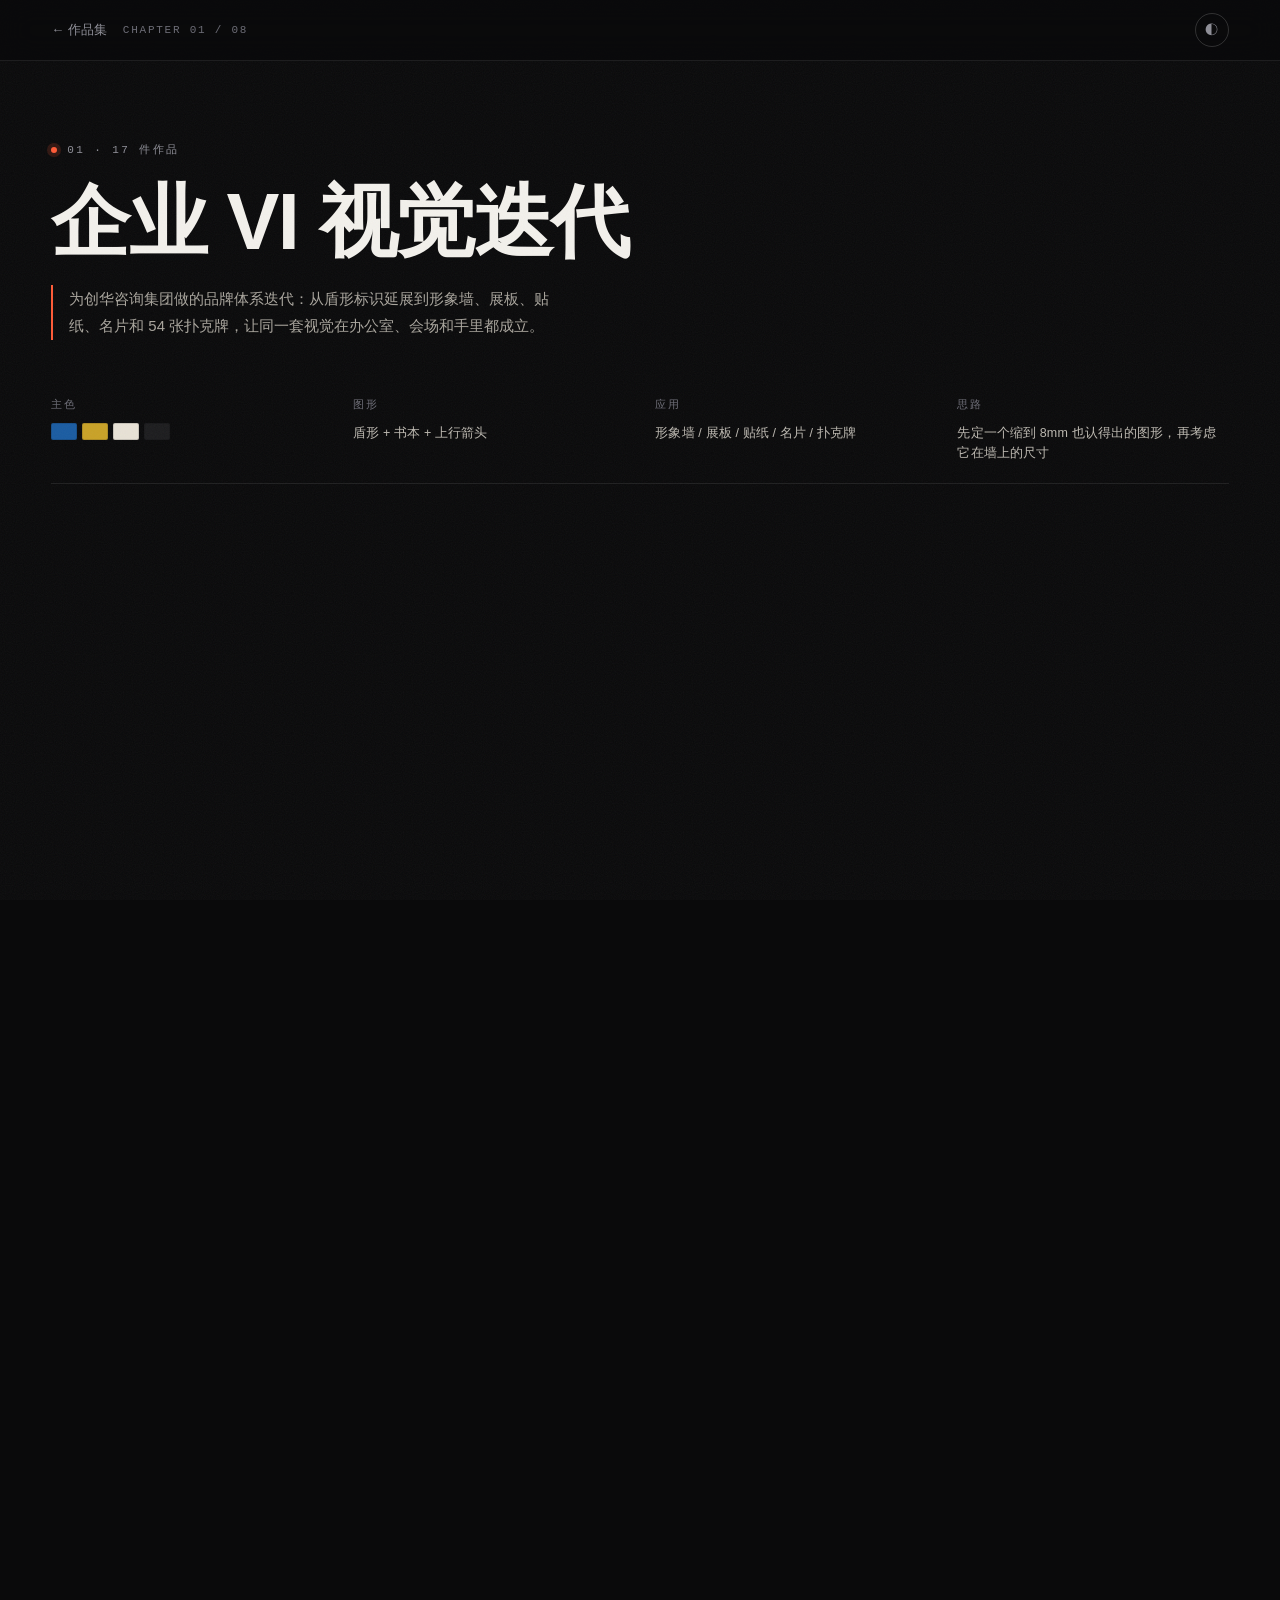
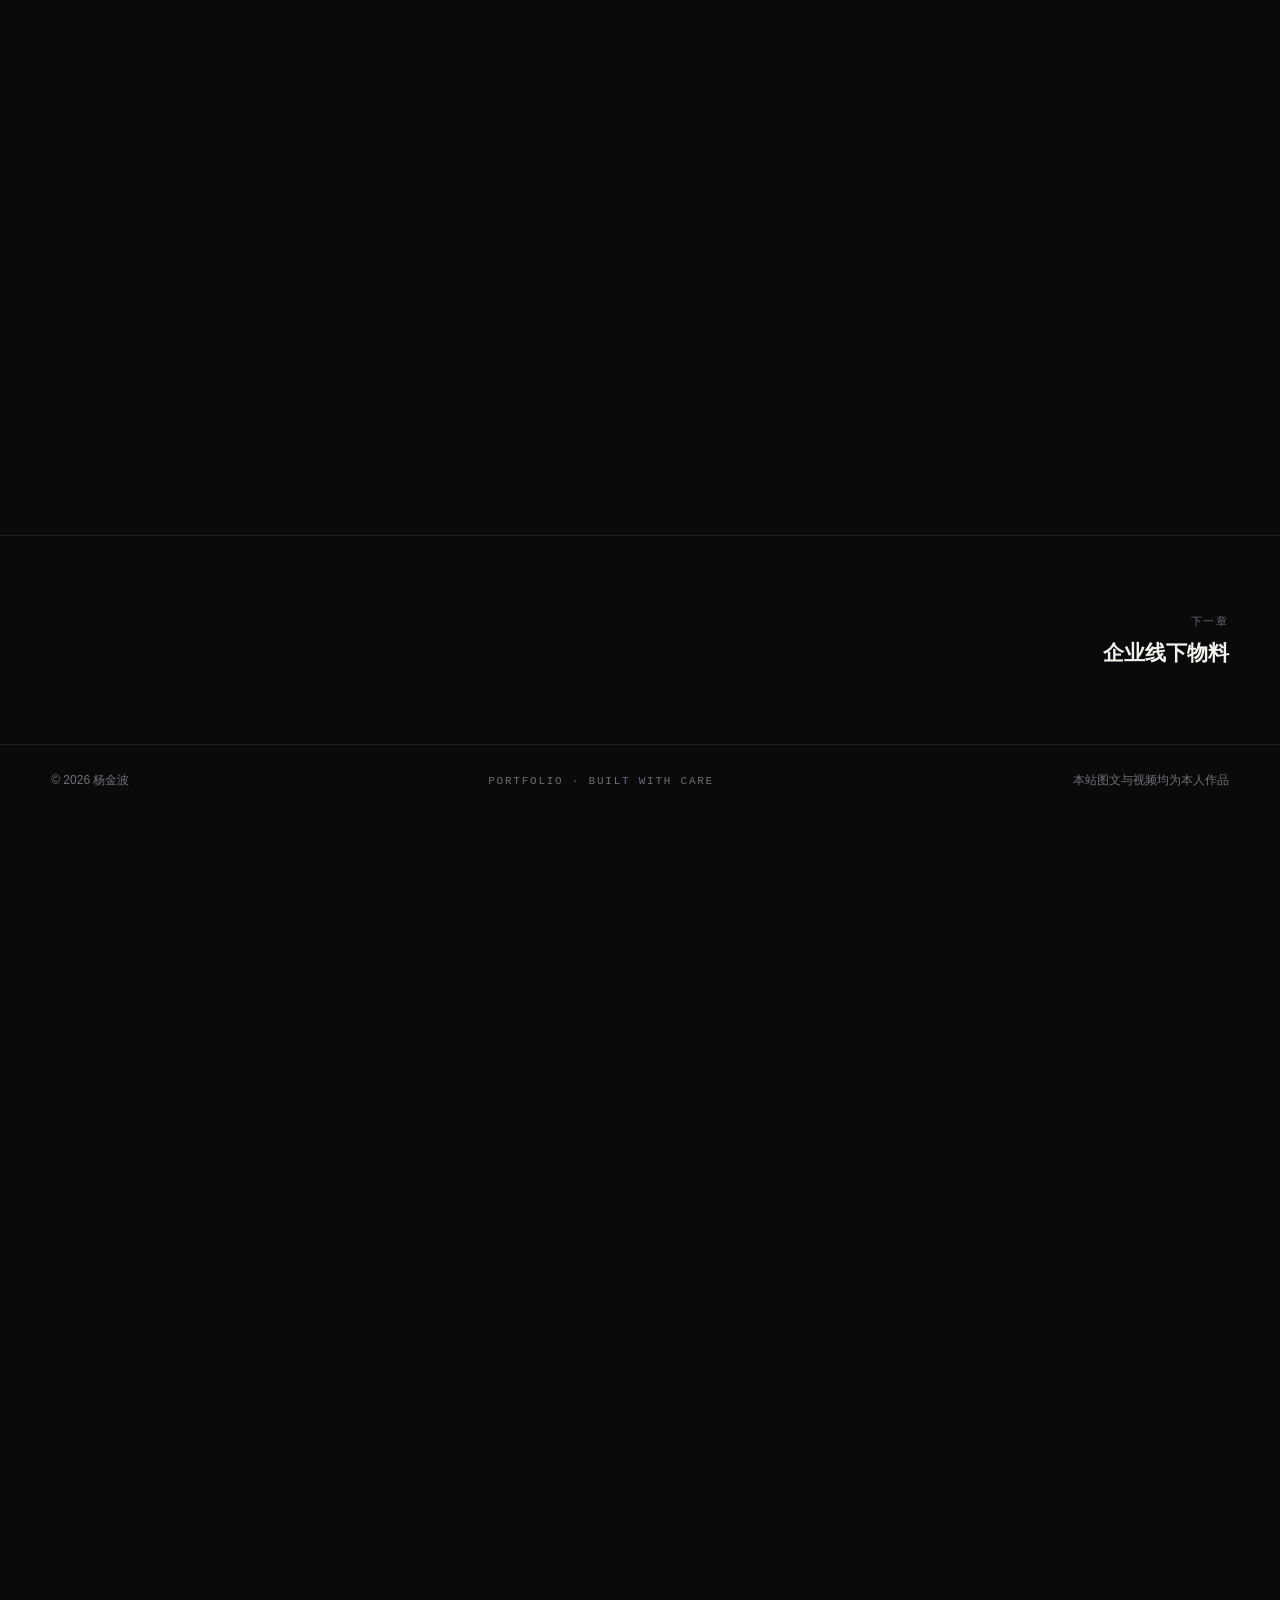
==== commit 94b4f471: "Add portfolio site" ====
--- a/chapter-vi.html
+++ b/chapter-vi.html
@@ -6,7 +6,7 @@
 <title>企业 VI 视觉迭代 · 杨金波作品集</title>
 <meta name="description" content="为创华咨询集团做的品牌体系迭代：从盾形标识延展到形象墙、展板、贴纸、名片和 54 张扑克牌，让同一套视觉在办公室、会场和手里都成立。">
 <meta name="theme-color" content="#0a0a0b">
-<link rel="stylesheet" href="styles.css?v=12">
+<link rel="stylesheet" href="styles.css?v=16">
 </head>
 <body>
 
@@ -14,7 +14,7 @@
 
 <header class="chbar">
   <a class="chbar-back" href="index.html"><span aria-hidden="true">←</span> 作品集</a>
-  <span class="mono chbar-c">Chapter 01 / 07</span>
+  <span class="mono chbar-c">Chapter 01 / 08</span>
   <button class="theme-toggle" id="themeToggle" type="button" aria-label="切换深色 / 浅色" aria-pressed="false"><span>◐</span></button>
 </header>
 
@@ -58,7 +58,7 @@
   <p class="lb-desc" id="lbDesc"></p>
 </div>
 
-<script src="data.js?v=12"></script>
-<script src="app.js?v=12"></script>
+<script src="data.js?v=16"></script>
+<script src="app.js?v=16"></script>
 </body>
 </html>
--- a/styles.css
+++ b/styles.css
@@ -400,6 +400,46 @@
 .vcard-info p{margin:0;font-size:13px;color:var(--dim)}
 .vcard .mono{padding-top:12px;display:block}
 
+/* deck (embedded web PPT) */
+.deck-card{
+  display:grid;grid-template-columns:minmax(0,1.12fr) minmax(0,1fr);
+  gap:clamp(18px,2.8vw,40px);align-items:center;
+  margin-top:clamp(30px,4.5vw,56px);padding:clamp(12px,1.4vw,18px);
+  border:1px solid var(--line);background:var(--bg-2);border-radius:2px;
+  transition:border-color .4s,background .4s;
+}
+.deck-card:hover{border-color:var(--line-2)}
+.deck-cover{position:relative;overflow:hidden;border:1px solid var(--line);background:#0b2a5b;line-height:0}
+.deck-cover img{width:100%;height:auto;display:block;transition:transform .9s cubic-bezier(.22,1,.36,1)}
+.deck-card:hover .deck-cover img{transform:scale(1.035)}
+.deck-open{
+  position:absolute;left:12px;bottom:12px;display:inline-flex;align-items:center;gap:6px;
+  padding:7px 14px;border-radius:100px;background:rgba(8,10,16,.6);color:#fff;
+  font-size:12px;letter-spacing:.04em;line-height:1;backdrop-filter:blur(6px);
+}
+.deck-info{display:flex;flex-direction:column;gap:10px;padding:clamp(4px,1vw,12px) clamp(2px,1vw,10px) clamp(4px,1vw,12px) 0}
+.deck-info h3{margin:0;font-size:clamp(17px,1.85vw,23px);line-height:1.4;font-weight:600;letter-spacing:.01em}
+.deck-info p{margin:0;font-size:13.5px;line-height:1.8;color:var(--dim)}
+.deck-cta{
+  display:inline-flex;align-items:center;gap:8px;align-self:flex-start;
+  margin-top:8px;padding:10px 20px;border:1px solid var(--line-2);border-radius:100px;
+  font-size:13px;font-weight:500;color:var(--fg);
+  transition:background .3s,color .3s,border-color .3s;
+}
+.deck-cta i{font-style:normal;transition:transform .3s}
+.deck-card:hover .deck-cta{background:var(--fg);color:var(--bg);border-color:var(--fg)}
+.deck-card:hover .deck-cta i{transform:translate(2px,-2px)}
+
+.deck-shots{list-style:none;margin:clamp(14px,1.8vw,22px) 0 0;padding:0;
+  display:grid;grid-template-columns:repeat(3,minmax(0,1fr));gap:clamp(10px,1.3vw,18px)}
+.deck-shots li{margin:0}
+.deck-shots a{display:block;text-decoration:none}
+.deck-shot-img{display:block;overflow:hidden;border:1px solid var(--line);background:var(--bg-2);line-height:0;transition:border-color .35s}
+.deck-shot-img img{width:100%;height:auto;display:block;transition:transform .9s cubic-bezier(.22,1,.36,1)}
+.deck-shots a:hover .deck-shot-img{border-color:var(--line-2)}
+.deck-shots a:hover .deck-shot-img img{transform:scale(1.025)}
+.deck-shots .mono{display:block;padding:9px 2px 0;font-size:10.5px;letter-spacing:.12em}
+
 /* ---------------- about ---------------- */
 .about{max-width:var(--maxw);margin:0 auto;padding:clamp(70px,10vw,140px) var(--pad) 0}
 .section-head{display:flex;align-items:baseline;gap:18px;padding-bottom:clamp(28px,4vw,44px);border-bottom:1px solid var(--line);margin-bottom:clamp(30px,4vw,50px)}
@@ -447,6 +487,7 @@
 .big-text::after{content:"↗";font-size:.8em;color:var(--dim);transition:transform .3s,color .3s}
 .big-link:hover .big-text::after{transform:translate(3px,-3px);color:var(--accent)}
 
+.resume-btn{margin-top:clamp(26px,3.4vw,40px)}
 /* ---------------- footer ---------------- */
 .site-foot{
   max-width:var(--maxw);margin:0 auto;padding:26px var(--pad) 40px;
@@ -606,12 +647,67 @@
   .vcard-media{max-height:70mm}
   .vcard-info h3{font-size:9pt}
   .vcard-info p{font-size:8pt;color:#555!important}
+  .deck-card{grid-template-columns:1.1fr 1fr!important;background:#fff!important;border-color:#ccc!important;break-inside:avoid}
+  .deck-cover{border-color:#ddd!important}
+  .deck-open,.deck-cta{display:none!important}
+  .deck-info h3{font-size:11.5pt;color:#000!important}
+  .deck-info p{font-size:8.5pt;color:#444!important}
+  .deck-info .mono{color:#666!important}
+  .deck-shots{grid-template-columns:repeat(3,1fr)!important;gap:4mm;margin-top:5mm}
+  .deck-shot-img{border-color:#ddd!important}
+  .deck-shots .mono{color:#666!important;font-size:7pt;padding-top:4px}
   .site-foot{display:none}
   a{color:#000!important;text-decoration:none}
 }
 
 @supports not (height: 100svh){
   .hero{min-height:100vh}
+}
+
+.resume-img{
+  width:100%;max-width:860px;height:auto;display:block;margin:0 auto 48px;
+  border:1px solid var(--line);background:#fff;
+}
+@media print{
+  .resume-img{max-width:none;width:100%;border:0;margin:0}
+}
+
+/* ---------------- resume (vector) ---------------- */
+.cvbody{background:#e9e6e0;color:#141312}
+.cv-wrap{max-width:920px;margin:0 auto;padding:74px var(--pad) 60px}
+.cv{background:#fff;color:#141312;padding:clamp(26px,4vw,54px) clamp(24px,4vw,50px);box-shadow:0 10px 40px rgba(0,0,0,.10)}
+.cv-head{display:flex;align-items:flex-start;gap:24px;padding-bottom:18px;border-bottom:2px solid #141312}
+.cv-head-main{flex:1;min-width:0}
+.cv-head h1{margin:0 0 8px;font-size:clamp(28px,4vw,38px);font-weight:800;letter-spacing:.02em;line-height:1.1}
+.cv-meta{margin:0 0 6px;font-size:13.5px;color:#3a3733}
+.cv-target{margin:0;font-size:13.5px;color:#141312;font-weight:600}
+.cv-photo{width:96px;height:auto;flex:none;border:1px solid #ddd;object-fit:cover}
+.cv-sec{margin-top:22px}
+.cv-sec h2{
+  margin:0 0 10px;padding:5px 10px;background:#ececec;color:#141312;
+  font-size:14px;font-weight:700;letter-spacing:.08em;
+}
+.cv-list{margin:0;padding-left:20px;font-size:13px;line-height:1.85;color:#26231f}
+.cv-list li{margin-bottom:5px}
+.cv-list li b{color:#141312}
+.cv-list.plain{list-style:none;padding-left:0}
+.cv-note{margin:6px 0 0;font-size:12.5px;line-height:1.8;color:#3a3733}
+.cv-job{margin-bottom:14px}
+.cv-job-head{display:flex;align-items:baseline;flex-wrap:wrap;gap:8px 12px;margin-bottom:6px;font-size:13px}
+.cv-co{font-weight:700;color:#141312}
+.cv-role{color:#3a3733}
+.cv-date{margin-left:auto;color:#6b6761;font-size:12.5px}
+.cv-skill{margin:0;font-size:12.5px;line-height:1.9;color:#26231f}
+.cv-foot{margin-top:24px;padding-top:12px;border-top:1px solid #ddd;font-size:12px;color:#6b6761}
+
+@media print{
+  @page{size:A4;margin:13mm 14mm}
+  html,body{background:#fff!important}
+  .cv-wrap{padding:0;max-width:none}
+  .cv{box-shadow:none;padding:0}
+  .cv-sec{break-inside:avoid}
+  .cv-job{break-inside:avoid}
+  .cv-foot{display:none}
 }
 
 /* ---------------- responsive ---------------- */
@@ -656,6 +752,11 @@
   .site-foot{flex-direction:column;align-items:flex-start;gap:6px}
   .lb-nav{display:none}
   .lb-stage{align-items:flex-start;padding:10px}
+  .deck-card{grid-template-columns:1fr;gap:14px;padding:12px}
+  .deck-info{padding:2px 4px 8px}
+  .deck-info p{font-size:13px}
+  .deck-cta{align-self:stretch;justify-content:center}
+  .deck-shots{grid-template-columns:1fr;gap:14px}
 }
 @media (max-width:420px){
   .grid,#ct .grid,#vi .grid{columns:1}
